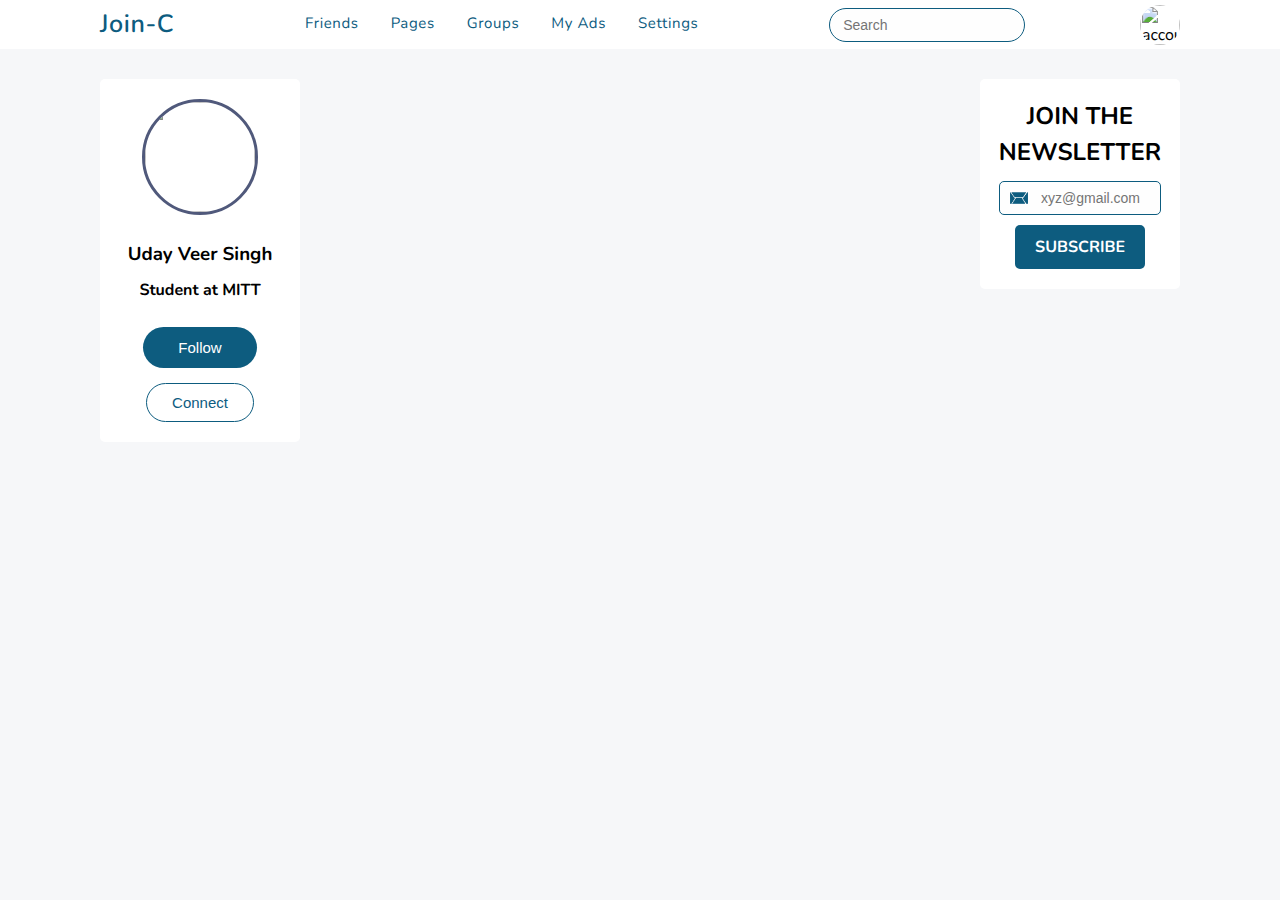
==== home.html @ 910df349 "file check" ====
<!DOCTYPE html>
<html lang="en">
  <head>
    <meta charset="UTF-8" />
    <meta http-equiv="X-UA-Compatible" content="IE=edge" />
    <meta name="viewport" content="width=device-width, initial-scale=1.0" />
    <title>Join-C</title>
    <link rel="stylesheet" href="./assests/styles/home.css" media="all" />
    <script defer src="./assests/script/home.js"></script>
    <link
      rel="Shortcut icon"
      href="./assests/images/logo.png"
      type="image/x-icon"
    />
    <link rel="preconnect" href="https://fonts.googleapis.com" />
    <link rel="preconnect" href="https://fonts.gstatic.com" crossorigin />
    <link
      href="https://fonts.googleapis.com/css2?family=Nunito:ital,wght@0,200;0,300;0,400;0,500;0,600;0,700;0,800;1,600;1,700&display=swap"
      rel="stylesheet"
    />
    <link
      rel="stylesheet"
      href="https://cdnjs.cloudflare.com/ajax/libs/font-awesome/6.3.0/css/all.min.css"
    />
  </head>

  <body data-new-gr-c-s-check-loaded="14.1101.0" data-gr-ext-installed="">
    <header>
      <div class="container flex">
        <div class="head-1">
          <h1>Join-C</h1>
        </div>
        <nav>
          <ul>
            <li><a href="#">Friends</a></li>
            <li><a href="#">Pages</a></li>
            <li><a href="#">Groups</a></li>
            <li><a href="#">My Ads</a></li>
            <li><a href="#">Settings</a></li>
          </ul>
        </nav>
        <div class="search">
          <input type="text" placeholder="Search" />
        </div>
        <div class="icon-1">
          <img src="./assests/images/logo.png" title="account-info" />
          <div id="account-info"></div>
        </div>
      </div>
    </header>

    <main>
      <div class="container">
        <div id="page">
          <div id="left-box" class="box">
            <div class="left-box">
              <img src="./assests/images/logo.png" />
              <h3>Uday Veer Singh</h3>
              <h4>Student at MITT</h4>
            </div>
            <div class="followers">
              <button class="btn-1" type="button">Follow</button>
              <button class="btn-2" type="button">Connect</button>
            </div>
          </div>
          <div id="center-box" class="box">
            <div id="users"></div>
          </div>

          <div id="right-box" class="box">
            <div class="right-box">
              <div class="join-newsletter block">
                <h2 class="titular">JOIN THE NEWSLETTER</h2>
                <div class="input-container">
                  <input
                    type="text"
                    placeholder="xyz@gmail.com"
                    class="email text-input"
                  />
                </div>
                <a class="subscribe button" href="#21">SUBSCRIBE</a>
              </div>
            </div>
          </div>
        </div>
      </div>
    </main>
  </body>
</html>
---- assests/styles/home.css ----
@import url(./reset.css);

/* CONTAINER */

.container {
  width: min(100% - 30px, 1080px);
  margin-inline: auto;
}

:root {
  --app-blue: #0d5c7f;
}

body {
  background-color: #f6f7f9;
}

/* HEADER */

header {
  background-color: #fff;
}

header .flex {
  display: flex;
  justify-content: space-between;
  align-items: center;
  text-align: center;
}

.head-1 h1 {
  font-size: 25px;
  color: var(--app-blue);
  font-weight: 600;
  line-height: 49px;
  letter-spacing: 0.6px;
}

nav ul {
  list-style-type: none;
  margin: 0;
  padding: 0;
  overflow: hidden;
}

nav ul li {
  display: inline;
  float: left;
}

nav ul li a {
  flex: 1;
  display: block;
  padding: 13px 16px;
  text-align: center;
  color: #0d5c7f;
  font-size: 15px;
  letter-spacing: 0.6px;
  text-decoration: none;
  transition: all 0.5s ease-out;
}

nav ul li a:hover,
a:focus,
a:active {
  color: #fff;
  background-color: var(--app-blue);
}

.search input[type="text"] {
  border: 1px solid #0d5c7f;
  border-radius: 50px;
  padding: 8px 0px 8px 13px;
  font-size: 14px;
  font-weight: 40;
  color: #fff;
  background: rgb(250 250 250 / 0.15) url(../images/search.png) no-repeat 155px
    45%;
  background-size: 15px;
  transition: border-color 0.25 ease-in-out;
  display: inline;
}

.icon-1 {
  margin: auto 0;
  cursor: pointer;
}

.icon-1 img {
  height: 40px;
  width: 40px;
  border-radius: 50%;
  float: left;
  /* margin-right: 10px; */
}

/* HEADER ENDS */

/* MAIN */

#page {
  display: flex;
  flex-direction: row;
  justify-content: space-between;
  gap: 30px;
  margin: 0 auto;
}

.box {
  width: 200px;
  height: auto;
  border-radius: 5px;
}

#center-box {
  flex-grow: 1;
  flex-shrink: 0;
}

#left-box {
  height: 100%;
  width: 200px;

  background-color: #fff;
  margin: 30px auto 0;
  padding: 20px;
}

.left-box {
  display: flex;
  align-items: center;
  justify-content: center;
  flex-direction: column;
  gap: 10px;
}

.left-box img {
  border-radius: 100%;
  overflow: hidden;
  margin: 0 auto 15px;
  border: 3px solid #50597b;
  width: 110px;
  height: 110px;
  box-sizing: content-box;
}

.followers {
  display: flex;
  flex-direction: column;
  align-items: center;
  justify-content: center;
  margin-top: 10px;
}

.followers .btn-1 {
  padding: 12px 35px;
  background-color: #0d5c7f;
  color: #fff;
  border-radius: 25px;
  font-size: 15px;
  margin: 15px 0px;
  cursor: pointer;
}

.followers .btn-2 {
  padding: 10px 25px;
  border: 1px solid #0d5c7f;
  background-color: transparent;
  color: #0d5c7f;
  border-radius: 25px;
  font-size: 15px;
  cursor: pointer;
}

#right-box {
  height: 100%;
  width: 200px;
  background-color: #fff;
  margin: 30px auto 0;
  padding: 20px;
}

#form {
  margin: 30px auto 0;
  padding: 20px;
  display: flex;
  flex-direction: column;
  justify-content: center;
  border-radius: 5px;
  background-color: #fff;
  margin-bottom: 3rem;
}

.user-profile {
  background: #fff;
  border-radius: 5px;
  margin: 10px auto 0;
  padding: 20px 30px 0px;
  display: flex;
  flex-direction: row;
  align-items: center;
  justify-content: space-between;
}

.user-profile img {
  width: 100%;
  max-width: 100px;
  border-radius: 50%;
  margin-bottom: 20px;
}

.user-profile .fullname {
  font-size: 24px;
  font-weight: bold;
  margin: 20px 0px 40px;
}

.user-profile .description {
  display: flex;
  flex-direction: column;
  align-items: center;
  justify-content: center;
  margin-bottom: 20px;
}

.user-profile .description div {
  display: flex;
  align-items: center;
  justify-content: center;
  font-weight: bold;
}

.user-profile .description div span {
  margin-left: 10px;
}

.user-profile .city {
  font-weight: 500;
}

#right-box {
  height: 100%;
  width: 200px;
  text-align: center;
  background-color: #fff;
  margin: 30px auto 0;
  padding: 20px;
}

.right-box {
  display: flex;
  align-items: center;
  justify-content: center;
  flex-direction: column;
  gap: 10px;
}

.titular {
  margin-bottom: 10px;
}

.input-container input[type="text"] {
  width: 162px;
  border: 1px solid #0d5c7f;
  border-radius: 5px;
  padding: 8px 0px 8px 41px;
  font-size: 14px;
  color: #fff;
  background: rgb(250 250 250 / 0.15) url(../images/email.png) no-repeat 10px
    48%;
  background-size: 18px;
  transition: border-color 0.25 ease-in-out;
  display: inline;
}

.subscribe.button {
  background: #0d5c7f;
  margin-top: 10px;
  color: #fff;
  text-decoration: none;
}

.button {
  display: block;
  width: 130px;
  line-height: 44px;
  font-size: 16px;
  font-weight: 700;
  text-align: center;
  margin: 0 auto;
  border-radius: 5px;
  transition: background 0.3s;
}

/* MAIN ENDS */

/* MEDIA QUERIES */
@media screen and (max-width: 768px) {
  .container {
    width: 100%;
    margin: 0 15px;
  }
  #form {
    width: 90%;
    padding: 10px;
  }
  .post {
    width: 90%;
  }
  .icon-1 #account-info {
    top: 60px;
    right: 10px;
  }
}

@media screen and (max-width: 300px) {
  .head-1 h1 {
    font-size: 16px;
    line-height: 30px;
  }

  nav ul li a {
    font-size: 12px;
    padding: 8px 10px;
  }

  .postHead,
  .icon-1 img {
    height: 20px;
    width: 20px;
  }

  #form {
    width: 90%;
    padding: 8px;
  }

  .post {
    width: 100%;
  }

  .icon-1 #account-info {
    top: 40px;
    right: -30px;
  }
}
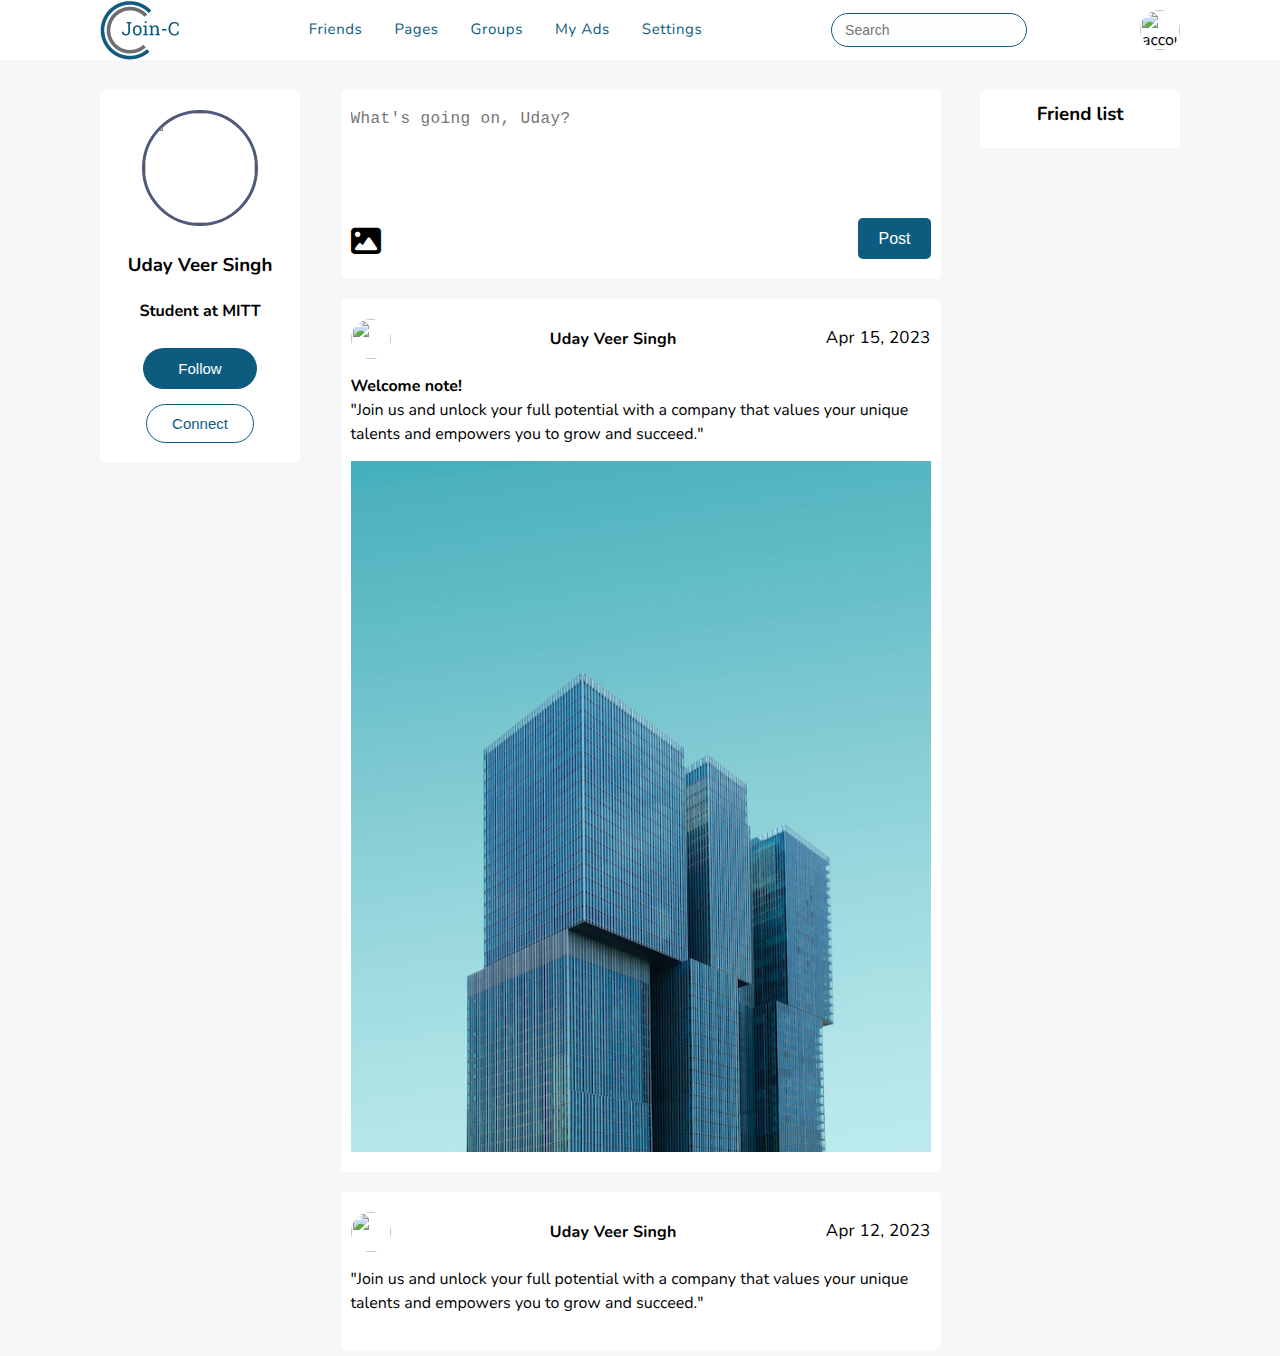
==== commit fbc2d8c3: "functionality check" ====
--- a/home.html
+++ b/home.html
@@ -28,7 +28,7 @@
     <header>
       <div class="container flex">
         <div class="head-1">
-          <h1>Join-C</h1>
+          <img src="./assests/images/logo-m.png" />
         </div>
         <nav>
           <ul>
@@ -64,23 +64,63 @@
             </div>
           </div>
           <div id="center-box" class="box">
-            <div id="users"></div>
+            <div class="container">
+              <div id="form">
+                <textarea
+                  name="textarea"
+                  id="textarea"
+                  rows="6"
+                  placeholder="What's going on, Uday?"
+                ></textarea>
+                <div id="content">
+                  <label for="upload-file" class="upload-file">
+                    <i class="fa-solid fa-image"></i>
+                    <span id="file-name"></span>
+                  </label>
+                  <input type="file" name="upload-file" id="upload-file" />
+                  <button id="submit-file">Post</button>
+                </div>
+              </div>
+              <div id="post-area">
+                <div class="post">
+                  <div class="postHead">
+                    <img class="img" src="./assests/images/logo.png" />
+                    <span><strong>Uday Veer Singh</strong></span>
+                    <p>Apr 15, 2023</p>
+                  </div>
+                  <div class="postBody">
+                    <span class="strong-p"> Welcome note! </span>
+                    <p>
+                      "Join us and unlock your full potential with a company
+                      that values your unique talents and empowers you to grow
+                      and succeed."
+                    </p>
+                  </div>
+                  <img src="./assests/images/bg.jpg" alt="" />
+                </div>
+              </div>
+              <div id="post-area">
+                <div class="post">
+                  <div class="postHead">
+                    <img class="img" src="./assests/images/logo.png" />
+                    <span><strong>Uday Veer Singh</strong></span>
+                    <p>Apr 12, 2023</p>
+                  </div>
+                  <div class="postBody">
+                    "Join us and unlock your full potential with a company that
+                    values your unique talents and empowers you to grow and
+                    succeed."
+                  </div>
+                  <img src="./assests/images/.png" alt="" />
+                </div>
+              </div>
+              <div id="post-area"></div>
+            </div>
           </div>
 
           <div id="right-box" class="box">
-            <div class="right-box">
-              <div class="join-newsletter block">
-                <h2 class="titular">JOIN THE NEWSLETTER</h2>
-                <div class="input-container">
-                  <input
-                    type="text"
-                    placeholder="xyz@gmail.com"
-                    class="email text-input"
-                  />
-                </div>
-                <a class="subscribe button" href="#21">SUBSCRIBE</a>
-              </div>
-            </div>
+            <h3>Friend list</h3>
+            <div id="users"></div>
           </div>
         </div>
       </div>
--- a/assests/styles/home.css
+++ b/assests/styles/home.css
@@ -3,7 +3,7 @@
 /* CONTAINER */
 
 .container {
-  width: min(100% - 30px, 1080px);
+  width: min(100% - 21px, 1080px);
   margin-inline: auto;
 }
 
@@ -177,42 +177,39 @@
   width: 200px;
   background-color: #fff;
   margin: 30px auto 0;
-  padding: 20px;
-}
-
-#form {
-  margin: 30px auto 0;
-  padding: 20px;
-  display: flex;
-  flex-direction: column;
-  justify-content: center;
-  border-radius: 5px;
-  background-color: #fff;
-  margin-bottom: 3rem;
+  padding: 10px;
+}
+
+.box h3 {
+  text-align: center;
+  margin-bottom: 10px;
 }
 
 .user-profile {
-  background: #fff;
-  border-radius: 5px;
-  margin: 10px auto 0;
-  padding: 20px 30px 0px;
   display: flex;
   flex-direction: row;
   align-items: center;
+  gap: 5px;
   justify-content: space-between;
+  margin-bottom: 20px;
+  background-color: #f6f7f9;
+  padding: 5px;
+  border-radius: 5px;
 }
 
 .user-profile img {
   width: 100%;
-  max-width: 100px;
+  max-width: 70px;
   border-radius: 50%;
-  margin-bottom: 20px;
-}
-
-.user-profile .fullname {
-  font-size: 24px;
+}
+
+.user-profile .name {
+  font-size: 14px;
   font-weight: bold;
-  margin: 20px 0px 40px;
+}
+
+.user-profile .city {
+  font-size: 14px;
 }
 
 .user-profile .description {
@@ -238,58 +235,118 @@
   font-weight: 500;
 }
 
-#right-box {
-  height: 100%;
-  width: 200px;
+#form {
+  width: 600px;
+  height: auto;
+  margin: 30px auto 0;
+  padding: 20px 10px;
+  display: flex;
+  flex-direction: column;
+  justify-content: center;
+  border-radius: 5px;
+  background-color: #fff;
+}
+
+#textarea {
+  letter-spacing: 0.4px;
+  font-size: 16px;
+  background-color: transparent;
+  resize: none;
+  color: #000;
+}
+
+#content {
+  display: flex;
+  justify-content: space-between;
+}
+
+#submit-file {
   text-align: center;
+  padding: 8px 20px;
+  border-radius: 5px;
+  background-color: #0d5c7f;
+  font-size: 16px;
+  color: #fff;
+  cursor: pointer;
+}
+
+.strong-p {
+  font-weight: bold;
+}
+
+span {
+  font-size: 16px;
+}
+
+/* #post-area {
+  border-radius: 5px;
+  display: grid;
+  justify-content: center;
+  align-items: center;
+  gap: 3rem;
+} */
+
+.post {
+  width: 600px;
+  min-height: 110px;
+  height: fit-content;
+  padding: 20px 10px;
+  color: #000;
   background-color: #fff;
-  margin: 30px auto 0;
-  padding: 20px;
-}
-
-.right-box {
-  display: flex;
-  align-items: center;
-  justify-content: center;
-  flex-direction: column;
-  gap: 10px;
-}
-
-.titular {
-  margin-bottom: 10px;
-}
-
-.input-container input[type="text"] {
-  width: 162px;
-  border: 1px solid #0d5c7f;
-  border-radius: 5px;
-  padding: 8px 0px 8px 41px;
-  font-size: 14px;
+  border-radius: 5px;
+  margin-top: 20px;
+}
+
+.postHead {
+  display: flex;
+  justify-content: space-between;
+  line-height: 40px;
+  font-size: 17px;
+  letter-spacing: 0.2px;
+}
+
+.postHead img {
+  height: 40px;
+  width: 40px;
+  border-radius: 50%;
+  float: left;
+  margin-right: 10px;
+}
+
+.postBody {
+  margin: 15px 0px;
+  font-size: 16px;
+  font-weight: 400;
+}
+
+#upload-file {
+  display: none;
+}
+
+.upload-file {
+  padding-top: 8px;
+  cursor: pointer;
+}
+
+.upload-file i {
+  font-size: 30px;
+}
+
+.icon-1:focus #account-info {
+  display: block;
+}
+
+.icon-1 #account-info {
+  display: none;
+  position: absolute;
+  background-color: #3c3f4b;
+  padding: 10px;
+  min-width: 200px;
+  top: 80px;
+  right: 85px;
   color: #fff;
-  background: rgb(250 250 250 / 0.15) url(../images/email.png) no-repeat 10px
-    48%;
-  background-size: 18px;
-  transition: border-color 0.25 ease-in-out;
-  display: inline;
-}
-
-.subscribe.button {
-  background: #0d5c7f;
-  margin-top: 10px;
-  color: #fff;
-  text-decoration: none;
-}
-
-.button {
-  display: block;
-  width: 130px;
-  line-height: 44px;
   font-size: 16px;
-  font-weight: 700;
-  text-align: center;
-  margin: 0 auto;
-  border-radius: 5px;
-  transition: background 0.3s;
+  border-radius: 5px;
 }
 
 /* MAIN ENDS */
@@ -344,3 +401,53 @@
     right: -30px;
   }
 }
+
+@media screen and (max-width: 768px) {
+  .container {
+    width: 100%;
+    margin: 0 15px;
+  }
+  #form {
+    width: 90%;
+    padding: 10px;
+  }
+  .post {
+    width: 90%;
+  }
+  .icon-1 #account-info {
+    top: 60px;
+    right: 10px;
+  }
+}
+
+@media screen and (max-width: 300px) {
+  .head-1 h1 {
+    font-size: 16px;
+    line-height: 30px;
+  }
+
+  nav ul li a {
+    font-size: 12px;
+    padding: 8px 10px;
+  }
+
+  .postHead,
+  .icon-1 img {
+    height: 20px;
+    width: 20px;
+  }
+
+  #form {
+    width: 90%;
+    padding: 8px;
+  }
+
+  .post {
+    width: 100%;
+  }
+
+  .icon-1 #account-info {
+    top: 40px;
+    right: -30px;
+  }
+}
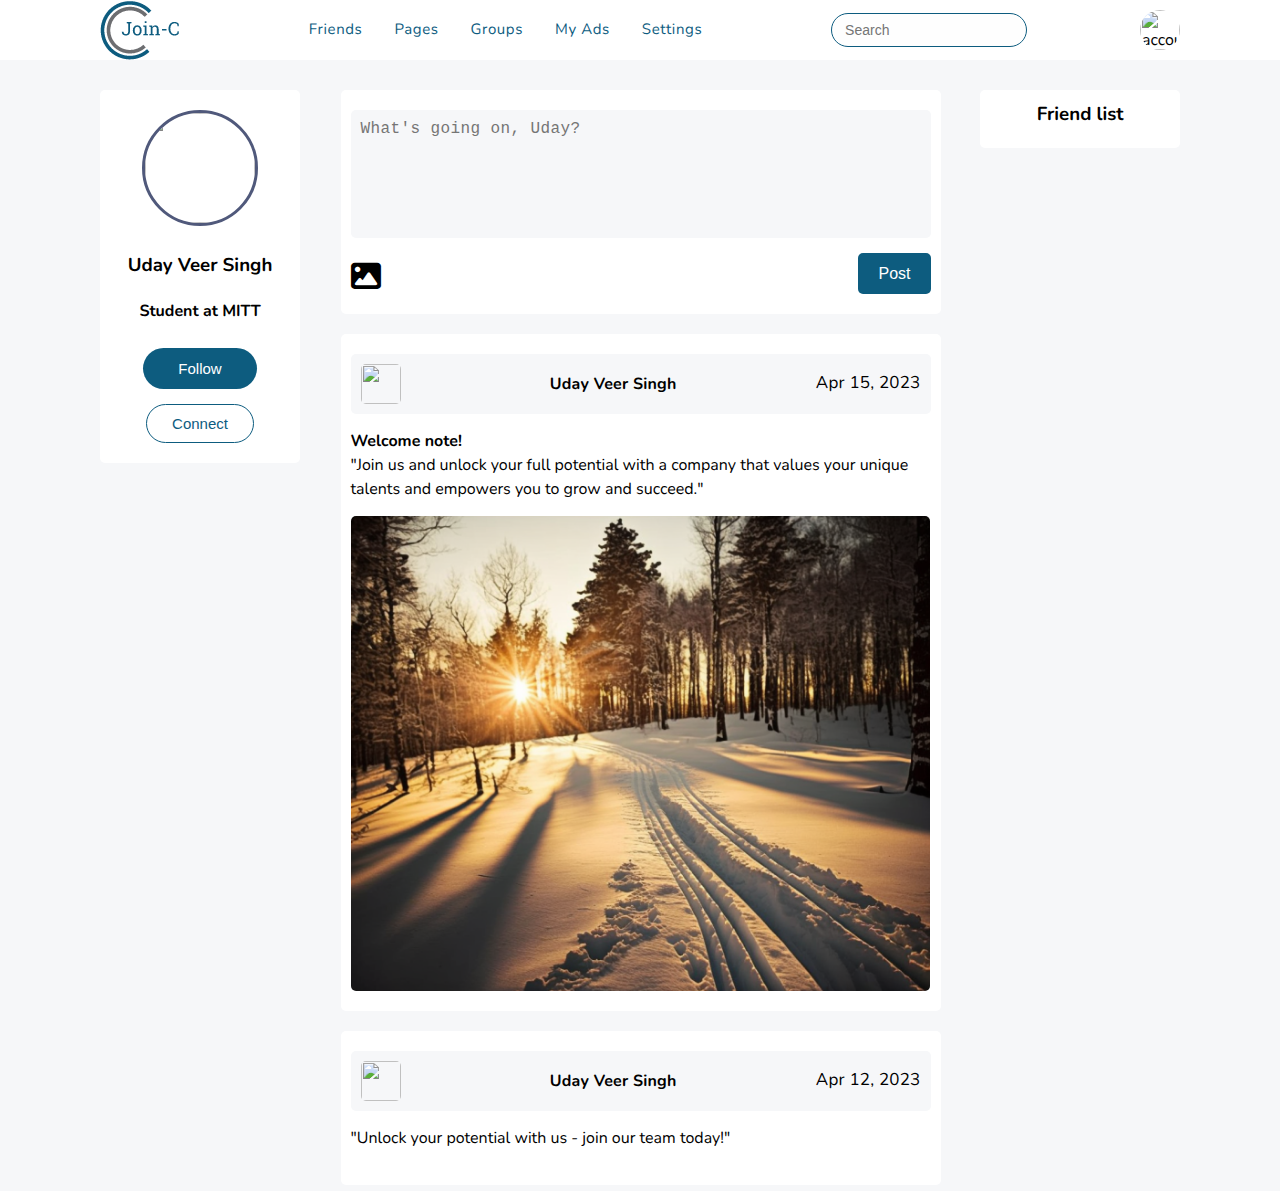
==== commit c04bd3e9: "file check" ====
--- a/home.html
+++ b/home.html
@@ -96,7 +96,7 @@
                       and succeed."
                     </p>
                   </div>
-                  <img src="./assests/images/bg.jpg" alt="" />
+                  <img src="./assests/images/gik.png" alt="" />
                 </div>
               </div>
               <div id="post-area">
@@ -107,9 +107,7 @@
                     <p>Apr 12, 2023</p>
                   </div>
                   <div class="postBody">
-                    "Join us and unlock your full potential with a company that
-                    values your unique talents and empowers you to grow and
-                    succeed."
+                    "Unlock your potential with us - join our team today!"
                   </div>
                   <img src="./assests/images/.png" alt="" />
                 </div>
--- a/assests/styles/home.css
+++ b/assests/styles/home.css
@@ -250,9 +250,12 @@
 #textarea {
   letter-spacing: 0.4px;
   font-size: 16px;
-  background-color: transparent;
+  background-color: #f6f7f9;
   resize: none;
   color: #000;
+  padding: 10px;
+  border-radius: 5px;
+  margin-bottom: 15px;
 }
 
 #content {
@@ -303,6 +306,9 @@
   line-height: 40px;
   font-size: 17px;
   letter-spacing: 0.2px;
+  background-color: #f6f7f9;
+  padding: 10px;
+  border-radius: 5px;
 }
 
 .postHead img {
@@ -317,6 +323,10 @@
   margin: 15px 0px;
   font-size: 16px;
   font-weight: 400;
+}
+
+.post img {
+  border-radius: 5px;
 }
 
 #upload-file {
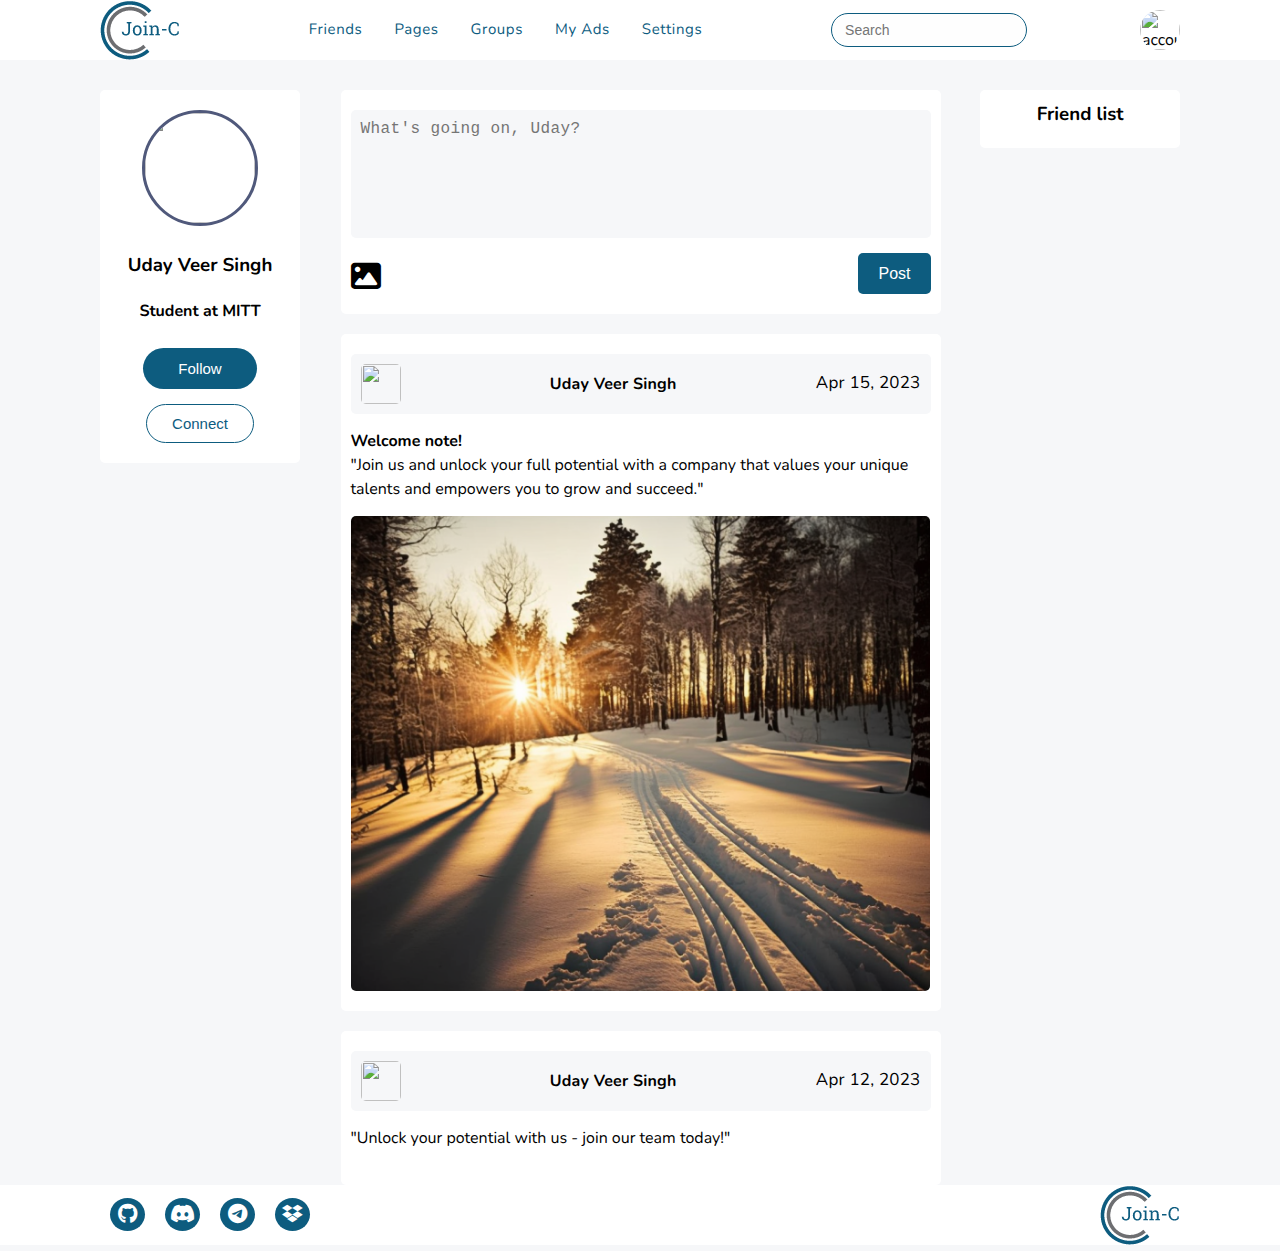
==== commit 25d99e05: "file check" ====
--- a/home.html
+++ b/home.html
@@ -123,5 +123,18 @@
         </div>
       </div>
     </main>
+    <footer>
+      <div class="container flex">
+        <div class="social">
+          <a href="#"><i class="fa-brands fa-github"></i></a>
+          <a href="#"><i class="fa-brands fa-discord"></i></a>
+          <a href="#"><i class="fa-brands fa-telegram"></i></a>
+          <a href="#"><i class="fa-brands fa-dropbox"></i></a>
+        </div>
+        <div class="end">
+          <img src="./assests/images/logo-m.png" />
+        </div>
+      </div>
+    </footer>
   </body>
 </html>
--- a/assests/styles/home.css
+++ b/assests/styles/home.css
@@ -73,7 +73,7 @@
   padding: 8px 0px 8px 13px;
   font-size: 14px;
   font-weight: 40;
-  color: #fff;
+  color: #000;
   background: rgb(250 250 250 / 0.15) url(../images/search.png) no-repeat 155px
     45%;
   background-size: 15px;
@@ -361,6 +361,53 @@
 
 /* MAIN ENDS */
 
+/* FOOTER */
+
+footer {
+  position: absolute;
+  width: 100%;
+  background-color: #fff;
+}
+
+footer .flex {
+  display: flex;
+  justify-content: space-between;
+}
+.social {
+  display: flex;
+  justify-content: space-between;
+}
+
+.social a {
+  width: 35px;
+  height: 33px;
+  display: flex;
+  align-items: center;
+  justify-content: center;
+  background: var(--app-blue);
+  border-radius: 50%;
+  margin: 13px 10px;
+  color: #fff;
+  text-decoration: none;
+  font-size: 20px;
+  letter-spacing: 0.4px;
+  line-height: 55px;
+}
+
+.social a:hover {
+  transform: scale(1.1);
+  transition: 0.3s ease-in-out;
+}
+
+.end {
+  line-height: 75px;
+  font-size: 20px;
+  letter-spacing: 0.4px;
+  font-weight: 400;
+}
+
+/* FOOTER ENDS */
+
 /* MEDIA QUERIES */
 @media screen and (max-width: 768px) {
   .container {
